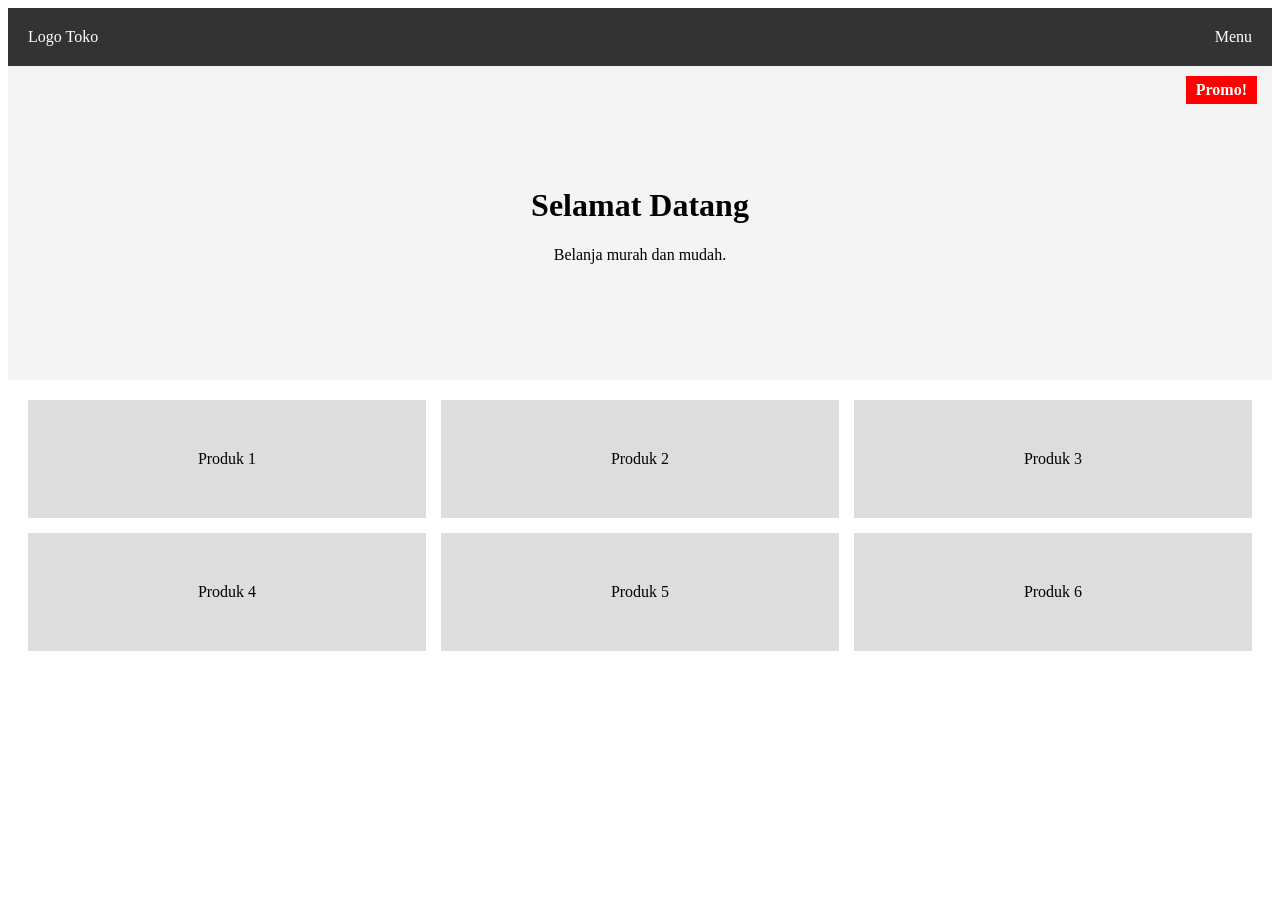
==== index.html @ 7118738f "Tugas Pertemuan 3 Frontend" ====
<!DOCTYPE html>
<html lang="id">
<head>
    <meta charset="UTF-8">
    <meta name="viewport" content="width=device-width, initial-scale=1.0">
    <title>Toko Online</title>
    <style>
        * {
            box-sizing: border-box;
        }

        /* Navbar */
        .navbar {
            display: flex;
            justify-content: space-between;
            padding: 20px;
            background-color: #333;
            color: white;
        }

        /* Hero */
        .hero {
            position: relative;
            padding: 100px 20px;
            background-color: #f4f4f4;
            text-align: center;
        }
        .badge-promo {
            position: absolute;
            top: 10px;
            right: 15px;
            background-color: red;
            color: white;
            padding: 5px 10px;
            font-weight: bold;
        }

        /* Gallery */
        .gallery {
            display: grid;
            grid-template-columns: repeat(3, 1fr);
            gap: 15px;
            padding: 20px;
        }
        .gallery div {
            background-color: #ddd;
            padding: 50px;
            text-align: center;
        }
    </style>
</head>
<body>

    <!-- Navbar -->
    <div class="navbar">
        <div>Logo Toko</div>
        <div>Menu</div>
    </div>

    <!-- Hero -->
    <div class="hero">
        <div class="badge-promo">Promo!</div>
        <h1>Selamat Datang</h1>
        <p>Belanja murah dan mudah.</p>
    </div>

    <!-- Gallery -->
    <div class="gallery">
        <div>Produk 1</div>
        <div>Produk 2</div>
        <div>Produk 3</div>
        <div>Produk 4</div>
        <div>Produk 5</div>
        <div>Produk 6</div>
    </div>

</body>
</html>
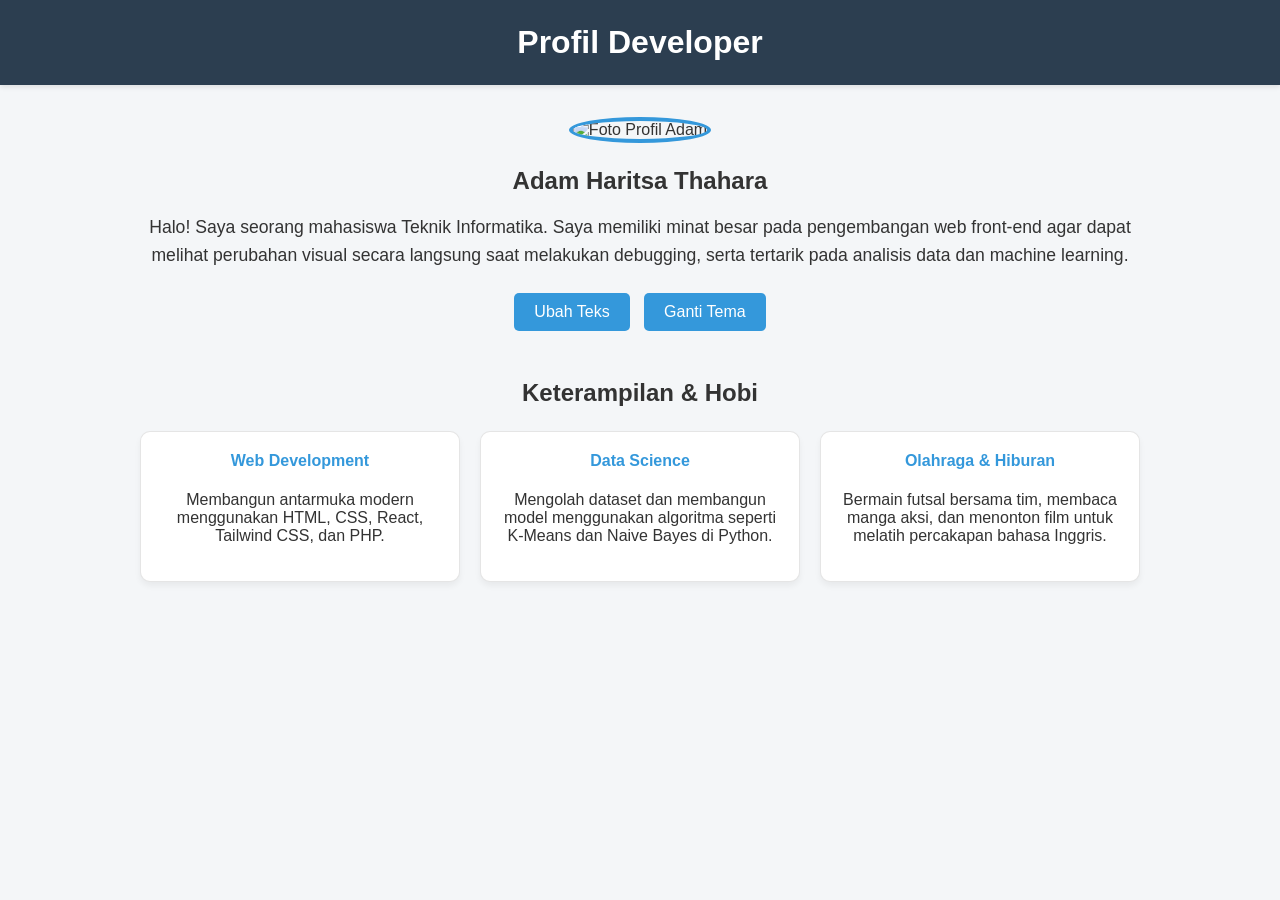
==== commit 724992b3: "Tugas pertemuan 5 BTNG Frontend: Halaman Profil" ====
--- a/index.html
+++ b/index.html
@@ -3,76 +3,46 @@
 <head>
     <meta charset="UTF-8">
     <meta name="viewport" content="width=device-width, initial-scale=1.0">
-    <title>Toko Online</title>
-    <style>
-        * {
-            box-sizing: border-box;
-        }
-
-        /* Navbar */
-        .navbar {
-            display: flex;
-            justify-content: space-between;
-            padding: 20px;
-            background-color: #333;
-            color: white;
-        }
-
-        /* Hero */
-        .hero {
-            position: relative;
-            padding: 100px 20px;
-            background-color: #f4f4f4;
-            text-align: center;
-        }
-        .badge-promo {
-            position: absolute;
-            top: 10px;
-            right: 15px;
-            background-color: red;
-            color: white;
-            padding: 5px 10px;
-            font-weight: bold;
-        }
-
-        /* Gallery */
-        .gallery {
-            display: grid;
-            grid-template-columns: repeat(3, 1fr);
-            gap: 15px;
-            padding: 20px;
-        }
-        .gallery div {
-            background-color: #ddd;
-            padding: 50px;
-            text-align: center;
-        }
-    </style>
+    <title>Profil Saya</title>
+    <link rel="stylesheet" href="style.css">
 </head>
 <body>
 
-    <!-- Navbar -->
-    <div class="navbar">
-        <div>Logo Toko</div>
-        <div>Menu</div>
+    <header>
+        <h1>Profil Developer</h1>
+    </header>
+
+    <div class="container">
+        <section class="profil">
+            <img src="https://via.placeholder.com/150" alt="Foto Profil Adam" class="foto-profil">
+            <h2>Adam Haritsa Thahara</h2>
+            <p id="teks-deskripsi">Halo! Saya seorang mahasiswa Teknik Informatika. Saya memiliki minat besar pada pengembangan web front-end agar dapat melihat perubahan visual secara langsung saat melakukan debugging, serta tertarik pada analisis data dan machine learning.</p>
+            
+            <div class="grup-tombol">
+                <button id="btn-ubah-teks">Ubah Teks</button>
+                <button id="btn-ganti-tema">Ganti Tema</button>
+            </div>
+        </section>
+
+        <section class="keterampilan">
+            <h3 class="judul-section">Keterampilan & Hobi</h3>
+            <div class="kartu-container">
+                <div class="kartu">
+                    <h4>Web Development</h4>
+                    <p>Membangun antarmuka modern menggunakan HTML, CSS, React, Tailwind CSS, dan PHP.</p>
+                </div>
+                <div class="kartu">
+                    <h4>Data Science</h4>
+                    <p>Mengolah dataset dan membangun model menggunakan algoritma seperti K-Means dan Naive Bayes di Python.</p>
+                </div>
+                <div class="kartu">
+                    <h4>Olahraga & Hiburan</h4>
+                    <p>Bermain futsal bersama tim, membaca manga aksi, dan menonton film untuk melatih percakapan bahasa Inggris.</p>
+                </div>
+            </div>
+        </section>
     </div>
 
-    <!-- Hero -->
-    <div class="hero">
-        <div class="badge-promo">Promo!</div>
-        <h1>Selamat Datang</h1>
-        <p>Belanja murah dan mudah.</p>
-    </div>
-
-    <!-- Gallery -->
-    <div class="gallery">
-        <div>Produk 1</div>
-        <div>Produk 2</div>
-        <div>Produk 3</div>
-        <div>Produk 4</div>
-        <div>Produk 5</div>
-        <div>Produk 6</div>
-    </div>
-
+    <script src="script.js"></script>
 </body>
 </html>
--- a/style.css
+++ b/style.css
@@ -0,0 +1,120 @@
+:root {
+    --bg-color: #f4f6f8;
+    --text-color: #333333;
+    --card-bg: #ffffff;
+    --header-bg: #2c3e50;
+    --header-text: #ffffff;
+    --btn-bg: #3498db;
+    --btn-hover: #2980b9;
+}
+
+body.tema-gelap {
+    --bg-color: #1a1a2e;
+    --text-color: #e0e0e0;
+    --card-bg: #16213e;
+    --header-bg: #0f3460;
+    --header-text: #ffffff;
+    --btn-bg: #e94560;
+    --btn-hover: #d13050;
+}
+
+body {
+    background-color: var(--bg-color);
+    color: var(--text-color);
+    font-family: 'Segoe UI', Tahoma, Geneva, Verdana, sans-serif;
+    margin: 0;
+    padding: 0;
+    transition: background-color 0.3s ease, color 0.3s ease;
+}
+
+header {
+    background-color: var(--header-bg);
+    color: var(--header-text);
+    text-align: center;
+    padding: 1.5rem 0;
+    box-shadow: 0 2px 5px rgba(0,0,0,0.1);
+}
+
+header h1 {
+    margin: 0;
+    font-size: 2rem;
+}
+
+.container {
+    width: 90%; 
+    max-width: 1000px;
+    margin: 2rem auto;
+}
+
+.profil {
+    text-align: center;
+    margin-bottom: 3rem;
+}
+
+.foto-profil {
+    max-width: 100%;
+    width: 150px;
+    height: 150px;
+    border-radius: 50%;
+    object-fit: cover;
+    border: 4px solid var(--btn-bg);
+    margin-bottom: 1rem;
+}
+
+.profil h2 {
+    margin: 0.5rem 0;
+}
+
+.profil p {
+    font-size: 1.1rem;
+    line-height: 1.6;
+    margin-bottom: 1.5rem;
+}
+
+.grup-tombol button {
+    background-color: var(--btn-bg);
+    color: white;
+    border: none;
+    padding: 10px 20px;
+    margin: 0 5px;
+    border-radius: 5px;
+    font-size: 1rem;
+    cursor: pointer;
+    transition: background-color 0.2s ease;
+}
+
+.grup-tombol button:hover {
+    background-color: var(--btn-hover);
+}
+
+.keterampilan h3.judul-section {
+    text-align: center;
+    margin-bottom: 1.5rem;
+    font-size: 1.5rem;
+}
+
+.kartu-container {
+    display: grid;
+    grid-template-columns: 1fr;
+    gap: 20px;
+}
+
+.kartu {
+    background-color: var(--card-bg);
+    padding: 20px;
+    border-radius: 10px;
+    box-shadow: 0 4px 6px rgba(0,0,0,0.05);
+    text-align: center;
+    border: 1px solid rgba(0,0,0,0.1);
+}
+
+.kartu h4 {
+    margin-top: 0;
+    color: var(--btn-bg);
+}
+
+@media (min-width: 768px) {
+    .kartu-container {
+        grid-template-columns: repeat(3, 1fr);
+    }
+}
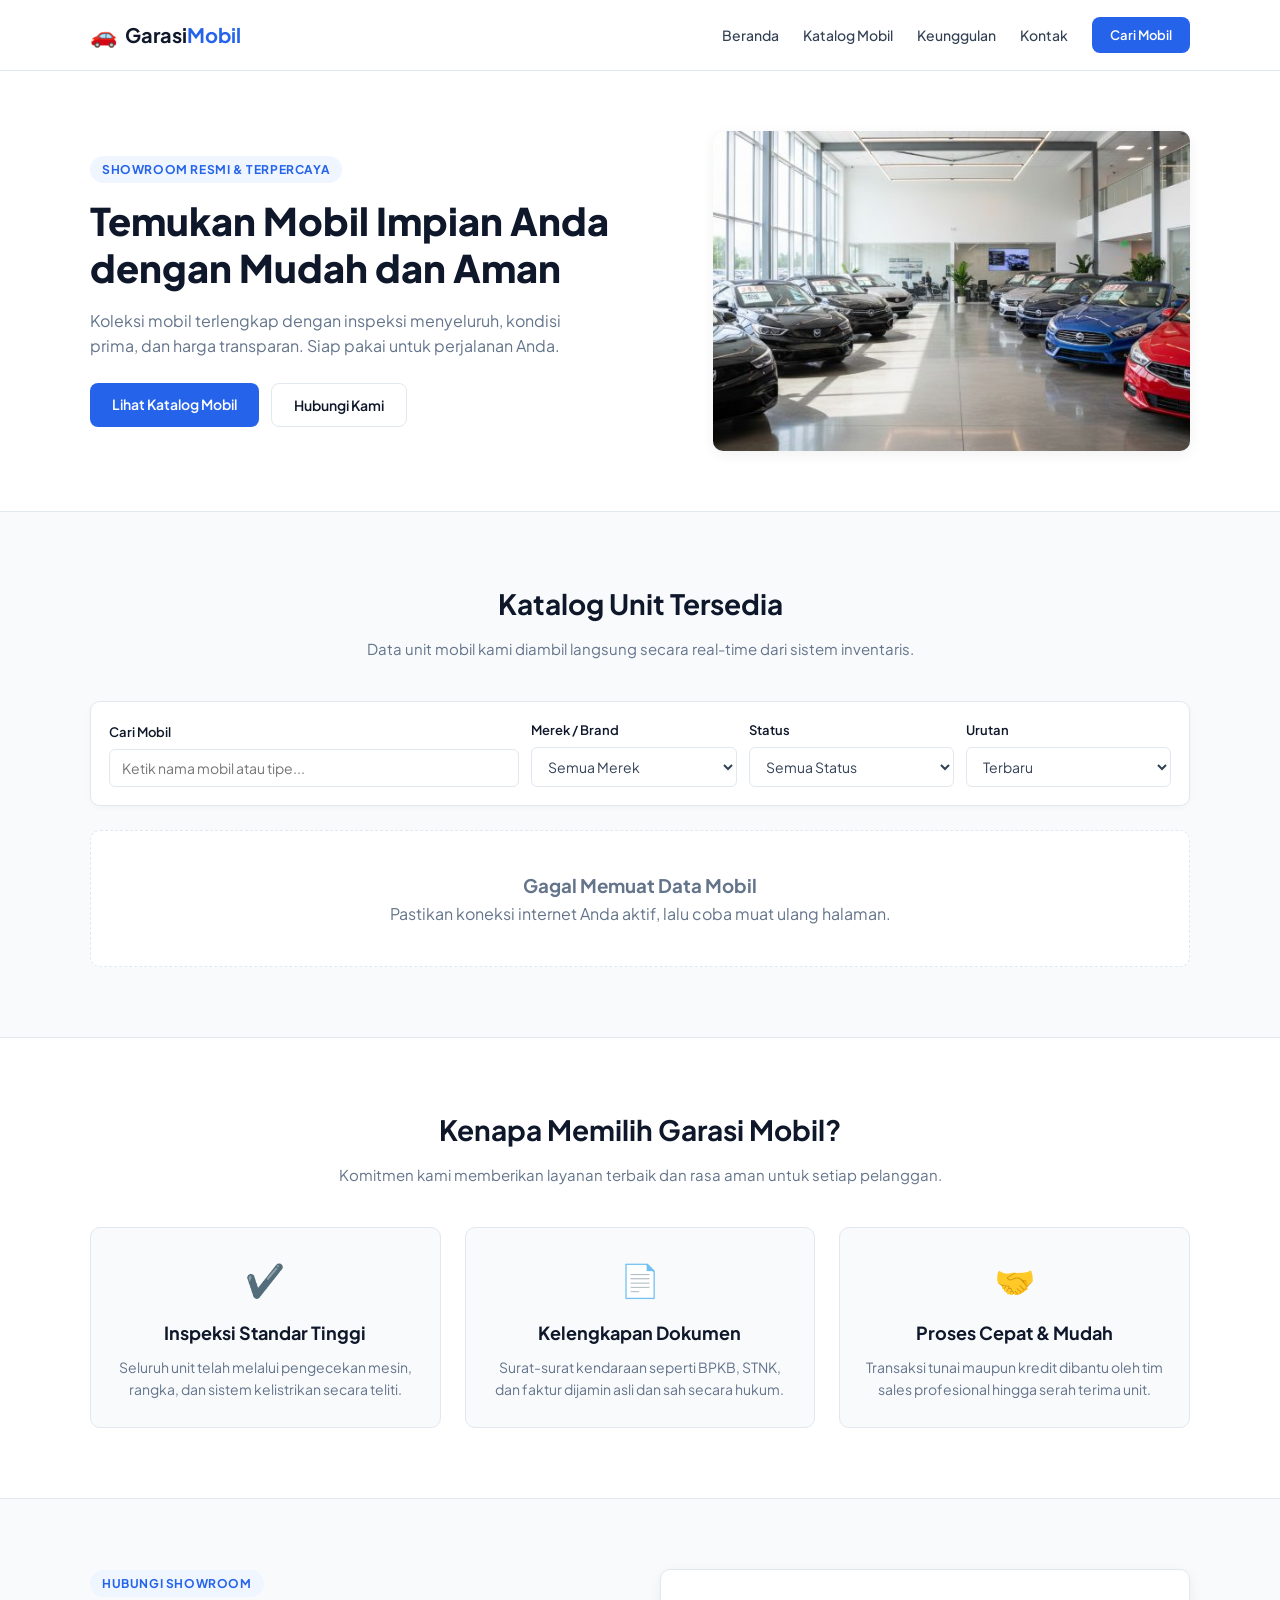
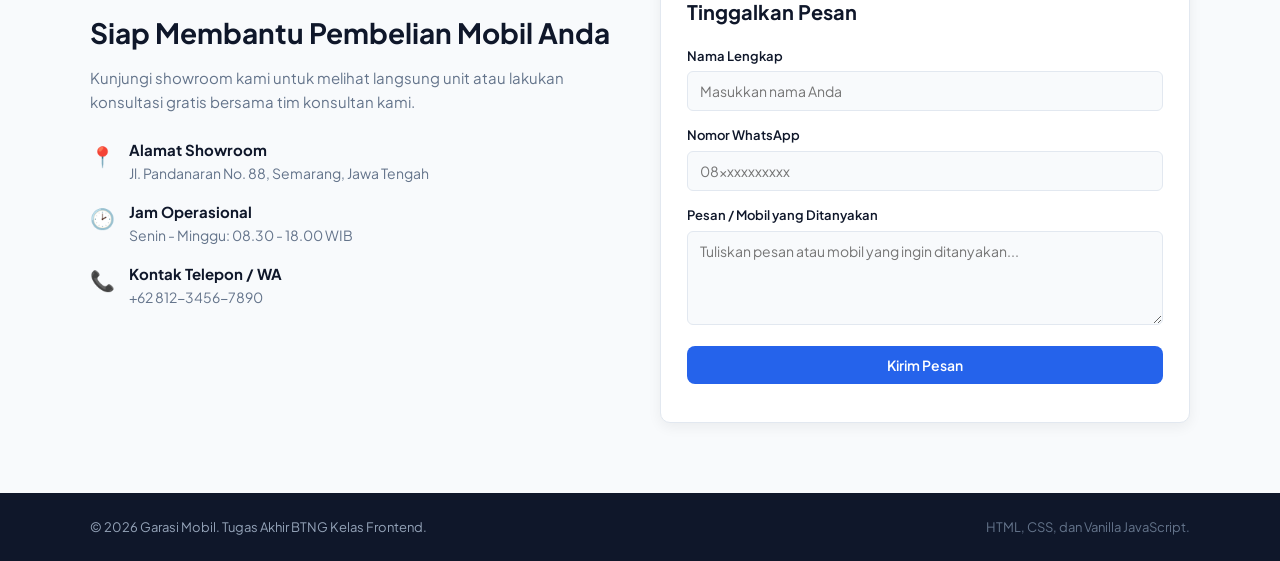
==== commit 261e5483: "Tugas Akhir" ====
--- a/index.html
+++ b/index.html
@@ -1,48 +1,225 @@
 <!DOCTYPE html>
 <html lang="id">
 <head>
-    <meta charset="UTF-8">
-    <meta name="viewport" content="width=device-width, initial-scale=1.0">
-    <title>Profil Saya</title>
-    <link rel="stylesheet" href="style.css">
+  <meta charset="UTF-8">
+  <meta name="viewport" content="width=device-width, initial-scale=1.0">
+  <meta name="description" content="Garasi Mobil - Showroom jual beli mobil bekas dan baru berkualitas dengan harga terbaik.">
+  <title>Garasi Mobil | Showroom Pilihan Terbaik</title>
+  
+  <link rel="preconnect" href="https://fonts.googleapis.com">
+  <link rel="preconnect" href="https://fonts.gstatic.com" crossorigin>
+  <link href="https://fonts.googleapis.com/css2?family=Plus+Jakarta+Sans:wght@400;500;600;700;800&display=swap" rel="stylesheet">
+  
+  <link rel="stylesheet" href="css/style.css">
 </head>
 <body>
 
-    <header>
-        <h1>Profil Developer</h1>
-    </header>
-
-    <div class="container">
-        <section class="profil">
-            <img src="https://via.placeholder.com/150" alt="Foto Profil Adam" class="foto-profil">
-            <h2>Adam Haritsa Thahara</h2>
-            <p id="teks-deskripsi">Halo! Saya seorang mahasiswa Teknik Informatika. Saya memiliki minat besar pada pengembangan web front-end agar dapat melihat perubahan visual secara langsung saat melakukan debugging, serta tertarik pada analisis data dan machine learning.</p>
+  <!-- ================= HEADER / NAVBAR ================= -->
+  <header class="header">
+    <div class="container nav-container">
+      <a href="#beranda" class="logo">
+        <span class="logo-icon">&#128663;</span>
+        <span class="logo-text">Garasi<strong>Mobil</strong></span>
+      </a>
+
+      <button class="menu-toggle" id="menuToggle" aria-label="Buka menu navigasi">
+        <span></span>
+        <span></span>
+        <span></span>
+      </button>
+
+      <nav class="nav-links" id="navLinks">
+        <a href="#beranda" class="nav-item">Beranda</a>
+        <a href="#katalog" class="nav-item">Katalog Mobil</a>
+        <a href="#keunggulan" class="nav-item">Keunggulan</a>
+        <a href="#kontak" class="nav-item">Kontak</a>
+        <a href="#katalog" class="btn btn-primary btn-nav">Cari Mobil</a>
+      </nav>
+    </div>
+  </header>
+
+  <main>
+    <!-- ================= HERO SECTION ================= -->
+    <section class="hero" id="beranda">
+      <div class="container hero-wrapper">
+        <div class="hero-content">
+          <span class="badge-tag">Showroom Resmi & Terpercaya</span>
+          <h1 class="hero-title">Temukan Mobil Impian Anda dengan Mudah dan Aman</h1>
+          <p class="hero-subtitle">
+            Koleksi mobil terlengkap dengan inspeksi menyeluruh, kondisi prima, dan harga transparan. Siap pakai untuk perjalanan Anda.
+          </p>
+          <div class="hero-buttons">
+            <a href="#katalog" class="btn btn-primary">Lihat Katalog Mobil</a>
+            <a href="#kontak" class="btn btn-secondary">Hubungi Kami</a>
+          </div>
+        </div>
+
+        <div class="hero-image-wrap">
+          <img src="images/banner-mobil.jpg" alt="Showroom Garasi Mobil" class="hero-img" onerror="this.style.opacity='0.6'">
+        </div>
+      </div>
+    </section>
+
+    <!-- ================= KATALOG MOBIL (API) ================= -->
+    <section class="section katalog" id="katalog">
+      <div class="container">
+        <div class="section-header">
+          <h2 class="section-title">Katalog Unit Tersedia</h2>
+          <p class="section-desc">Data unit mobil kami diambil langsung secara real-time dari sistem inventaris.</p>
+        </div>
+
+        <div class="filter-card">
+          <div class="filter-grid">
+            <div class="filter-item search-item">
+              <label for="inputCari">Cari Mobil</label>
+              <input type="text" id="inputCari" placeholder="Ketik nama mobil atau tipe...">
+            </div>
+
+            <div class="filter-item">
+              <label for="filterBrand">Merek / Brand</label>
+              <select id="filterBrand">
+                <option value="">Semua Merek</option>
+              </select>
+            </div>
+
+            <div class="filter-item">
+              <label for="filterStatus">Status</label>
+              <select id="filterStatus">
+                <option value="">Semua Status</option>
+                <option value="tersedia">Tersedia</option>
+                <option value="sold">Terjual</option>
+              </select>
+            </div>
+
+            <div class="filter-item">
+              <label for="sortHarga">Urutan</label>
+              <select id="sortHarga">
+                <option value="terbaru">Terbaru</option>
+                <option value="termurah">Harga Terendah</option>
+                <option value="termahal">Harga Tertinggi</option>
+              </select>
+            </div>
+          </div>
+        </div>
+
+        <div class="katalog-status" id="katalogStatus">
+          Memuat daftar mobil...
+        </div>
+
+        <div class="car-grid" id="carGrid">
+          </div>
+      </div>
+    </section>
+
+    <!-- ================= KEUNGGULAN ================= -->
+    <section class="section keunggulan" id="keunggulan">
+      <div class="container">
+        <div class="section-header">
+          <h2 class="section-title">Kenapa Memilih Garasi Mobil?</h2>
+          <p class="section-desc">Komitmen kami memberikan layanan terbaik dan rasa aman untuk setiap pelanggan.</p>
+        </div>
+
+        <div class="keunggulan-grid">
+          <div class="keunggulan-card">
+            <div class="keunggulan-icon">&#10004;&#65039;</div>
+            <h3 class="keunggulan-title">Inspeksi Standar Tinggi</h3>
+            <p class="keunggulan-text">Seluruh unit telah melalui pengecekan mesin, rangka, dan sistem kelistrikan secara teliti.</p>
+          </div>
+
+          <div class="keunggulan-card">
+            <div class="keunggulan-icon">&#128196;</div>
+            <h3 class="keunggulan-title">Kelengkapan Dokumen</h3>
+            <p class="keunggulan-text">Surat-surat kendaraan seperti BPKB, STNK, dan faktur dijamin asli dan sah secara hukum.</p>
+          </div>
+
+          <div class="keunggulan-card">
+            <div class="keunggulan-icon">&#129309;</div>
+            <h3 class="keunggulan-title">Proses Cepat & Mudah</h3>
+            <p class="keunggulan-text">Transaksi tunai maupun kredit dibantu oleh tim sales profesional hingga serah terima unit.</p>
+          </div>
+        </div>
+      </div>
+    </section>
+
+    <!-- ================= KONTAK ================= -->
+    <section class="section kontak" id="kontak">
+      <div class="container">
+        <div class="kontak-wrapper">
+          <div class="kontak-info">
+            <span class="badge-tag">Hubungi Showroom</span>
+            <h2 class="section-title">Siap Membantu Pembelian Mobil Anda</h2>
+            <p class="kontak-desc">Kunjungi showroom kami untuk melihat langsung unit atau lakukan konsultasi gratis bersama tim konsultan kami.</p>
+
+            <div class="info-items">
+              <div class="info-row">
+                <span class="info-icon">&#128205;</span>
+                <div>
+                  <strong>Alamat Showroom</strong>
+                  <p>Jl. Pandanaran No. 88, Semarang, Jawa Tengah</p>
+                </div>
+              </div>
+
+              <div class="info-row">
+                <span class="info-icon">&#128337;</span>
+                <div>
+                  <strong>Jam Operasional</strong>
+                  <p>Senin - Minggu: 08.30 - 18.00 WIB</p>
+                </div>
+              </div>
+
+              <div class="info-row">
+                <span class="info-icon">&#128222;</span>
+                <div>
+                  <strong>Kontak Telepon / WA</strong>
+                  <p>+62 812-3456-7890</p>
+                </div>
+              </div>
+            </div>
+          </div>
+
+          <form class="kontak-form" id="formKontak">
+            <h3 class="form-title">Tinggalkan Pesan</h3>
             
-            <div class="grup-tombol">
-                <button id="btn-ubah-teks">Ubah Teks</button>
-                <button id="btn-ganti-tema">Ganti Tema</button>
-            </div>
-        </section>
-
-        <section class="keterampilan">
-            <h3 class="judul-section">Keterampilan & Hobi</h3>
-            <div class="kartu-container">
-                <div class="kartu">
-                    <h4>Web Development</h4>
-                    <p>Membangun antarmuka modern menggunakan HTML, CSS, React, Tailwind CSS, dan PHP.</p>
-                </div>
-                <div class="kartu">
-                    <h4>Data Science</h4>
-                    <p>Mengolah dataset dan membangun model menggunakan algoritma seperti K-Means dan Naive Bayes di Python.</p>
-                </div>
-                <div class="kartu">
-                    <h4>Olahraga & Hiburan</h4>
-                    <p>Bermain futsal bersama tim, membaca manga aksi, dan menonton film untuk melatih percakapan bahasa Inggris.</p>
-                </div>
-            </div>
-        </section>
+            <div class="form-group">
+              <label for="namaPengirim">Nama Lengkap</label>
+              <input type="text" id="namaPengirim" required placeholder="Masukkan nama Anda">
+            </div>
+
+            <div class="form-group">
+              <label for="noWa">Nomor WhatsApp</label>
+              <input type="tel" id="noWa" required placeholder="08xxxxxxxxxx">
+            </div>
+
+            <div class="form-group">
+              <label for="pesanTeks">Pesan / Mobil yang Ditanyakan</label>
+              <textarea id="pesanTeks" rows="4" required placeholder="Tuliskan pesan atau mobil yang ingin ditanyakan..."></textarea>
+            </div>
+
+            <button type="submit" class="btn btn-primary btn-block">Kirim Pesan</button>
+            <div class="form-notif" id="formNotif"></div>
+          </form>
+        </div>
+      </div>
+    </section>
+  </main>
+
+  <!-- ================= FOOTER ================= -->
+  <footer class="footer">
+    <div class="container footer-content">
+      <p>&copy; <span id="tahunFooter">2026</span> Garasi Mobil. Tugas Akhir BTNG Kelas Frontend.</p>
+      <p class="footer-sub">HTML, CSS, dan Vanilla JavaScript.</p>
     </div>
-
-    <script src="script.js"></script>
+  </footer>
+
+  <!-- ================= MODAL DETAIL MOBIL ================= -->
+  <div class="modal-overlay" id="modalDetail" aria-hidden="true">
+    <div class="modal-box">
+      <button class="modal-close-btn" id="btnTutupModal" aria-label="Tutup Detail">&times;</button>
+      <div class="modal-content" id="modalKonten">
+        </div>
+    </div>
+  </div>
+
+  <script src="js/script.js"></script>
 </body>
-</html>+</html>
--- a/css/style.css
+++ b/css/style.css
@@ -0,0 +1,774 @@
+:root {
+  --primary: #2563eb;         
+  --primary-hover: #1d4ed8;
+  --dark: #0f172a;            
+  --text-main: #334155;       
+  --text-muted: #64748b;      
+  --bg-light: #f8fafc;        
+  --card-bg: #ffffff;         
+  --border: #e2e8f0;          
+  --badge-tersedia: #10b981;  
+  --badge-sold: #64748b;      
+  --radius: 10px;             
+  --shadow: 0 4px 14px rgba(0, 0, 0, 0.06);
+}
+
+* {
+  margin: 0;
+  padding: 0;
+  box-sizing: border-box;
+}
+
+html {
+  scroll-behavior: smooth;
+  scroll-padding-top: 80px;
+}
+
+body {
+  font-family: 'Plus Jakarta Sans', sans-serif;
+  color: var(--text-main);
+  background-color: var(--bg-light);
+  line-height: 1.6;
+}
+
+img {
+  max-width: 100%;
+  height: auto;
+  display: block;
+}
+
+a {
+  text-decoration: none;
+  color: inherit;
+}
+
+button, input, select, textarea {
+  font-family: inherit;
+}
+
+.container {
+  width: 100%;
+  max-width: 1140px;
+  margin: 0 auto;
+  padding: 0 20px;
+}
+
+.section {
+  padding: 70px 0;
+}
+
+.section-header {
+  text-align: center;
+  max-width: 650px;
+  margin: 0 auto 40px;
+}
+
+.section-title {
+  font-size: 28px;
+  font-weight: 700;
+  color: var(--dark);
+  margin-bottom: 10px;
+}
+
+.section-desc {
+  color: var(--text-muted);
+  font-size: 15px;
+}
+
+.btn {
+  display: inline-block;
+  padding: 10px 22px;
+  border-radius: 8px;
+  font-size: 14px;
+  font-weight: 600;
+  cursor: pointer;
+  text-align: center;
+  border: none;
+  transition: all 0.2s ease;
+}
+
+.btn-primary {
+  background-color: var(--primary);
+  color: #ffffff;
+}
+
+.btn-primary:hover {
+  background-color: var(--primary-hover);
+}
+
+.btn-secondary {
+  background-color: #ffffff;
+  color: var(--dark);
+  border: 1px solid var(--border);
+}
+
+.btn-secondary:hover {
+  background-color: #f1f5f9;
+}
+
+.btn-block {
+  width: 100%;
+}
+
+.badge-tag {
+  display: inline-block;
+  background-color: #eff6ff;
+  color: var(--primary);
+  font-size: 12px;
+  font-weight: 700;
+  text-transform: uppercase;
+  letter-spacing: 0.05em;
+  padding: 4px 12px;
+  border-radius: 20px;
+  margin-bottom: 14px;
+}
+
+/* ===================================================
+   HEADER & NAVBAR
+   =================================================== */
+.header {
+  position: sticky;
+  top: 0;
+  background-color: #ffffff;
+  border-bottom: 1px solid var(--border);
+  z-index: 100;
+}
+
+.nav-container {
+  display: flex;
+  align-items: center;
+  justify-content: space-between;
+  height: 70px;
+}
+
+.logo {
+  display: flex;
+  align-items: center;
+  gap: 8px;
+  font-size: 20px;
+  font-weight: 700;
+  color: var(--dark);
+}
+
+.logo strong {
+  color: var(--primary);
+}
+
+.logo-icon {
+  font-size: 22px;
+}
+
+.nav-links {
+  display: flex;
+  align-items: center;
+  gap: 24px;
+}
+
+.nav-item {
+  font-size: 14px;
+  font-weight: 500;
+  color: var(--text-main);
+  transition: color 0.2s;
+}
+
+.nav-item:hover {
+  color: var(--primary);
+}
+
+.btn-nav {
+  padding: 8px 18px;
+  font-size: 13px;
+}
+
+.menu-toggle {
+  display: none;
+  flex-direction: column;
+  gap: 5px;
+  background: none;
+  border: none;
+  cursor: pointer;
+  padding: 6px;
+}
+
+.menu-toggle span {
+  display: block;
+  width: 22px;
+  height: 2px;
+  background-color: var(--dark);
+  transition: 0.3s;
+}
+
+/* ===================================================
+   HERO SECTION
+   =================================================== */
+.hero {
+  padding: 60px 0;
+  background-color: #ffffff;
+  border-bottom: 1px solid var(--border);
+}
+
+.hero-wrapper {
+  display: flex;
+  align-items: center;
+  gap: 40px;
+}
+
+.hero-content {
+  flex: 1.1;
+}
+
+.hero-title {
+  font-size: 38px;
+  font-weight: 800;
+  line-height: 1.25;
+  color: var(--dark);
+  margin-bottom: 16px;
+}
+
+.hero-subtitle {
+  font-size: 16px;
+  color: var(--text-muted);
+  margin-bottom: 24px;
+  max-width: 500px;
+}
+
+.hero-buttons {
+  display: flex;
+  gap: 12px;
+  flex-wrap: wrap;
+}
+
+.hero-image-wrap {
+  flex: 0.9;
+  border-radius: var(--radius);
+  overflow: hidden;
+  box-shadow: var(--shadow);
+  background-color: #e2e8f0;
+}
+
+.hero-img {
+  width: 100%;
+  height: 320px;
+  object-fit: cover;
+}
+
+/* ===================================================
+   KATALOG MOBIL & FILTER
+   =================================================== */
+.filter-card {
+  background-color: var(--card-bg);
+  border: 1px solid var(--border);
+  border-radius: var(--radius);
+  padding: 18px;
+  margin-bottom: 20px;
+  box-shadow: 0 2px 6px rgba(0, 0, 0, 0.03);
+}
+
+.filter-grid {
+  display: grid;
+  grid-template-columns: 2fr 1fr 1fr 1fr;
+  gap: 12px;
+  align-items: flex-end;
+}
+
+.filter-item {
+  display: flex;
+  flex-direction: column;
+  gap: 6px;
+}
+
+.filter-item label {
+  font-size: 13px;
+  font-weight: 600;
+  color: var(--dark);
+}
+
+.filter-item input,
+.filter-item select {
+  padding: 9px 12px;
+  border: 1px solid var(--border);
+  border-radius: 6px;
+  font-size: 14px;
+  color: var(--text-main);
+  background-color: #ffffff;
+  outline: none;
+  transition: border-color 0.2s;
+}
+
+.filter-item input:focus,
+.filter-item select:focus {
+  border-color: var(--primary);
+}
+
+.katalog-status {
+  font-size: 14px;
+  color: var(--text-muted);
+  margin-bottom: 24px;
+}
+
+.car-grid {
+  display: grid;
+  grid-template-columns: repeat(auto-fill, minmax(280px, 1fr));
+  gap: 24px;
+}
+
+.car-card {
+  background-color: var(--card-bg);
+  border: 1px solid var(--border);
+  border-radius: var(--radius);
+  overflow: hidden;
+  box-shadow: var(--shadow);
+  display: flex;
+  flex-direction: column;
+  transition: transform 0.2s, box-shadow 0.2s;
+}
+
+.car-card:hover {
+  transform: translateY(-4px);
+  box-shadow: 0 8px 24px rgba(0, 0, 0, 0.08);
+}
+
+.car-card-img-wrap {
+  position: relative;
+  width: 100%;
+  height: 180px;
+  background-color: #cbd5e1;
+  overflow: hidden;
+}
+
+.car-card-img-wrap img {
+  width: 100%;
+  height: 100%;
+  object-fit: cover;
+  transition: transform 0.3s ease;
+}
+
+.car-card:hover .car-card-img-wrap img {
+  transform: scale(1.04);
+}
+
+.status-badge {
+  position: absolute;
+  top: 10px;
+  left: 10px;
+  padding: 4px 10px;
+  font-size: 11px;
+  font-weight: 700;
+  text-transform: uppercase;
+  color: #ffffff;
+  border-radius: 4px;
+  letter-spacing: 0.04em;
+}
+
+.status-tersedia {
+  background-color: var(--badge-tersedia);
+}
+
+.status-sold {
+  background-color: var(--badge-sold);
+}
+
+.car-card-body {
+  padding: 16px;
+  display: flex;
+  flex-direction: column;
+  flex-grow: 1;
+}
+
+.car-brand-year {
+  font-size: 12px;
+  font-weight: 600;
+  color: var(--text-muted);
+  text-transform: uppercase;
+  margin-bottom: 4px;
+}
+
+.car-title {
+  font-size: 17px;
+  font-weight: 700;
+  color: var(--dark);
+  margin-bottom: 12px;
+  line-height: 1.35;
+}
+
+.car-specs {
+  display: flex;
+  gap: 8px;
+  margin-bottom: 16px;
+  flex-wrap: wrap;
+}
+
+.spec-pill {
+  font-size: 12px;
+  background-color: #f1f5f9;
+  color: var(--text-main);
+  padding: 3px 8px;
+  border-radius: 4px;
+}
+
+.car-footer {
+  margin-top: auto;
+  display: flex;
+  align-items: center;
+  justify-content: space-between;
+  padding-top: 12px;
+  border-top: 1px solid #f1f5f9;
+}
+
+.car-price {
+  font-size: 18px;
+  font-weight: 800;
+  color: var(--primary);
+}
+
+.empty-box {
+  grid-column: 1 / -1;
+  text-align: center;
+  padding: 40px 20px;
+  background-color: var(--card-bg);
+  border: 1px dashed var(--border);
+  border-radius: var(--radius);
+  color: var(--text-muted);
+}
+
+/* ===================================================
+   KEUNGGULAN
+   =================================================== */
+.keunggulan {
+  background-color: #ffffff;
+  border-top: 1px solid var(--border);
+  border-bottom: 1px solid var(--border);
+}
+
+.keunggulan-grid {
+  display: grid;
+  grid-template-columns: repeat(3, 1fr);
+  gap: 24px;
+}
+
+.keunggulan-card {
+  padding: 26px 20px;
+  border: 1px solid var(--border);
+  border-radius: var(--radius);
+  background-color: var(--bg-light);
+  text-align: center;
+}
+
+.keunggulan-icon {
+  font-size: 32px;
+  margin-bottom: 14px;
+}
+
+.keunggulan-title {
+  font-size: 18px;
+  font-weight: 700;
+  color: var(--dark);
+  margin-bottom: 8px;
+}
+
+.keunggulan-text {
+  font-size: 14px;
+  color: var(--text-muted);
+}
+
+/* ===================================================
+   KONTAK
+   =================================================== */
+.kontak-wrapper {
+  display: grid;
+  grid-template-columns: 1fr 1fr;
+  gap: 40px;
+  align-items: start;
+}
+
+.kontak-desc {
+  color: var(--text-muted);
+  margin-bottom: 24px;
+  font-size: 15px;
+}
+
+.info-items {
+  display: flex;
+  flex-direction: column;
+  gap: 16px;
+}
+
+.info-row {
+  display: flex;
+  gap: 14px;
+  align-items: flex-start;
+}
+
+.info-icon {
+  font-size: 20px;
+  margin-top: 2px;
+}
+
+.info-row strong {
+  display: block;
+  font-size: 15px;
+  color: var(--dark);
+}
+
+.info-row p {
+  font-size: 14px;
+  color: var(--text-muted);
+}
+
+.kontak-form {
+  background-color: var(--card-bg);
+  padding: 26px;
+  border-radius: var(--radius);
+  border: 1px solid var(--border);
+  box-shadow: var(--shadow);
+}
+
+.form-title {
+  font-size: 20px;
+  font-weight: 700;
+  color: var(--dark);
+  margin-bottom: 18px;
+}
+
+.form-group {
+  margin-bottom: 14px;
+}
+
+.form-group label {
+  display: block;
+  font-size: 13px;
+  font-weight: 600;
+  margin-bottom: 5px;
+  color: var(--dark);
+}
+
+.form-group input,
+.form-group textarea {
+  width: 100%;
+  padding: 10px 12px;
+  border: 1px solid var(--border);
+  border-radius: 6px;
+  font-size: 14px;
+  outline: none;
+  background-color: var(--bg-light);
+  transition: border-color 0.2s;
+}
+
+.form-group input:focus,
+.form-group textarea:focus {
+  border-color: var(--primary);
+  background-color: #ffffff;
+}
+
+.form-notif {
+  margin-top: 12px;
+  font-size: 14px;
+  color: #10b981;
+  font-weight: 600;
+}
+
+/* ===================================================
+   FOOTER
+   =================================================== */
+.footer {
+  background-color: var(--dark);
+  color: #94a3b8;
+  padding: 24px 0;
+  font-size: 13px;
+}
+
+.footer-content {
+  display: flex;
+  justify-content: space-between;
+  align-items: center;
+  flex-wrap: wrap;
+  gap: 10px;
+}
+
+.footer-sub {
+  color: #64748b;
+}
+
+/* ===================================================
+   MODAL DETAIL MOBIL
+   =================================================== */
+.modal-overlay {
+  position: fixed;
+  inset: 0;
+  background-color: rgba(15, 23, 42, 0.65);
+  display: none;
+  align-items: center;
+  justify-content: center;
+  z-index: 1000;
+  padding: 20px;
+}
+
+.modal-overlay.active {
+  display: flex;
+}
+
+.modal-box {
+  position: relative;
+  background-color: #ffffff;
+  border-radius: var(--radius);
+  max-width: 680px;
+  width: 100%;
+  max-height: 90vh;
+  overflow-y: auto;
+  box-shadow: 0 20px 40px rgba(0, 0, 0, 0.2);
+}
+
+.modal-close-btn {
+  position: absolute;
+  top: 14px;
+  right: 14px;
+  width: 32px;
+  height: 32px;
+  border-radius: 50%;
+  background-color: #f1f5f9;
+  border: none;
+  font-size: 20px;
+  cursor: pointer;
+  z-index: 10;
+  display: flex;
+  align-items: center;
+  justify-content: center;
+  color: var(--dark);
+  transition: background-color 0.2s;
+}
+
+.modal-close-btn:hover {
+  background-color: #e2e8f0;
+}
+
+.modal-car-img {
+  width: 100%;
+  height: 230px;
+  object-fit: cover;
+  background-color: #cbd5e1;
+}
+
+.modal-body {
+  padding: 20px 24px 28px;
+}
+
+.modal-price {
+  font-size: 24px;
+  font-weight: 800;
+  color: var(--primary);
+  margin: 6px 0 18px;
+}
+
+.modal-spec-grid {
+  display: grid;
+  grid-template-columns: repeat(2, 1fr);
+  gap: 12px;
+  background-color: #f8fafc;
+  padding: 16px;
+  border-radius: 8px;
+  border: 1px solid var(--border);
+  margin-bottom: 20px;
+}
+
+.modal-spec-item span {
+  font-size: 12px;
+  color: var(--text-muted);
+  display: block;
+}
+
+.modal-spec-item strong {
+  font-size: 14px;
+  color: var(--dark);
+}
+
+.modal-wa-btn {
+  display: block;
+  text-align: center;
+  background-color: #25d366;
+  color: #ffffff;
+  padding: 12px;
+  border-radius: 8px;
+  font-weight: 700;
+  font-size: 14px;
+  transition: opacity 0.2s;
+}
+
+.modal-wa-btn:hover {
+  opacity: 0.9;
+}
+
+/* ===================================================
+   RESPONSIVE DESIGN (TABLET & SMARTPHONE)
+   =================================================== */
+
+@media (max-width: 768px) {
+  .menu-toggle {
+    display: flex;
+  }
+
+  .nav-links {
+    position: absolute;
+    top: 70px;
+    left: 0;
+    right: 0;
+    background-color: #ffffff;
+    flex-direction: column;
+    padding: 20px;
+    border-bottom: 1px solid var(--border);
+    box-shadow: 0 10px 15px rgba(0, 0, 0, 0.05);
+    display: none;
+    gap: 16px;
+  }
+
+  .nav-links.active {
+    display: flex;
+  }
+
+  .hero-wrapper {
+    flex-direction: column;
+    text-align: center;
+  }
+
+  .hero-subtitle {
+    margin: 0 auto 24px;
+  }
+
+  .hero-buttons {
+    justify-content: center;
+  }
+
+  .hero-image-wrap {
+    width: 100%;
+  }
+
+  .hero-img {
+    height: 240px;
+  }
+
+  .filter-grid {
+    grid-template-columns: 1fr;
+  }
+
+  .keunggulan-grid {
+    grid-template-columns: 1fr;
+  }
+
+  .kontak-wrapper {
+    grid-template-columns: 1fr;
+  }
+
+  .footer-content {
+    flex-direction: column;
+    text-align: center;
+  }
+}
+
+@media (max-width: 480px) {
+  .hero-title {
+    font-size: 28px;
+  }
+
+  .modal-spec-grid {
+    grid-template-columns: 1fr;
+  }
+}
